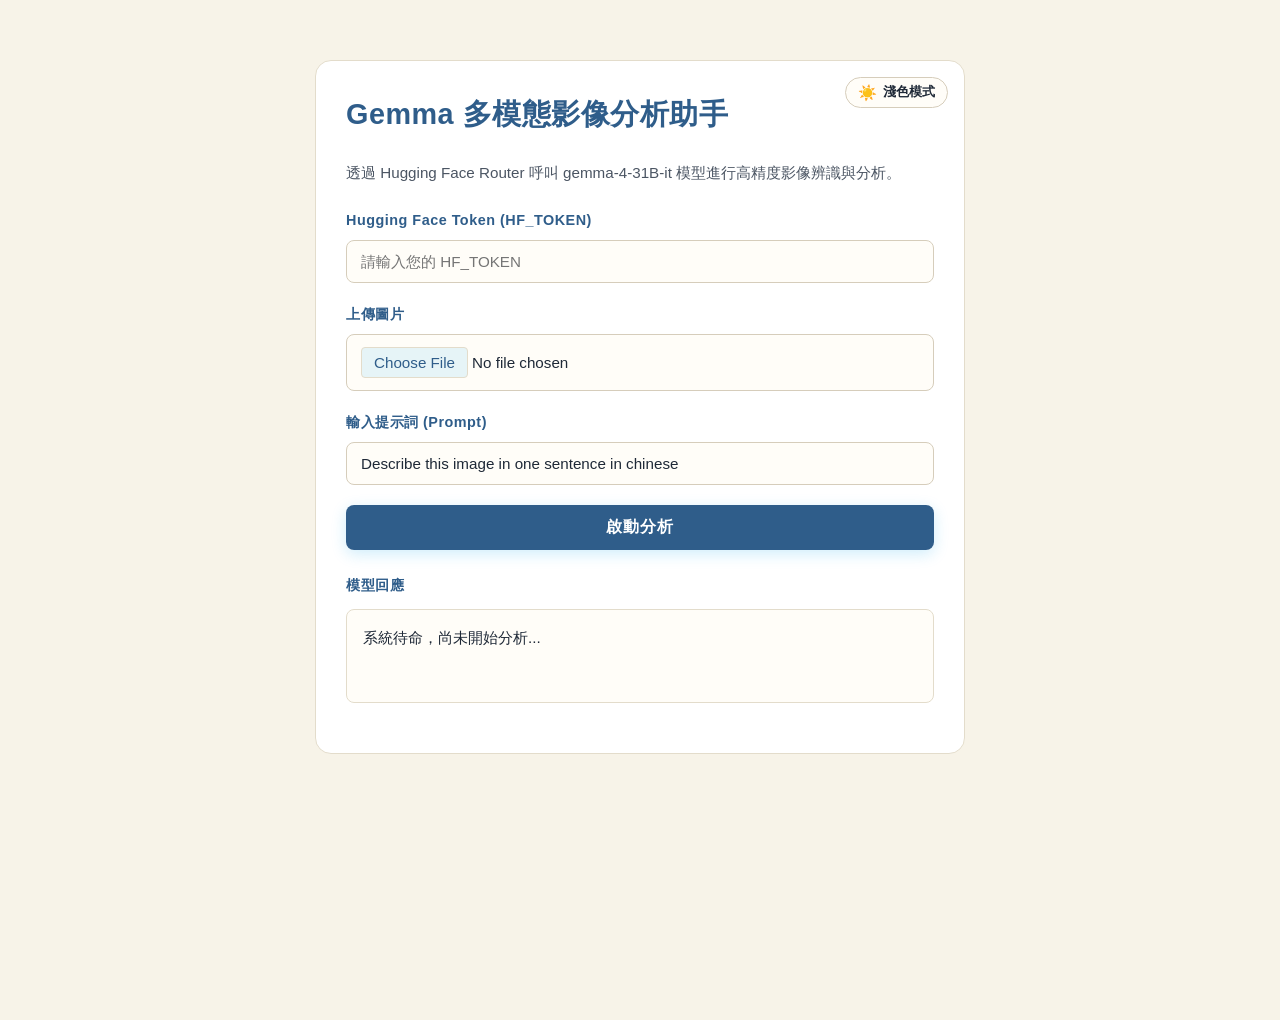
==== index.html @ 054dd345 "Initial commit for ava project" ====
<!DOCTYPE html>
<html lang="zh-Hant">
<head>
    <meta charset="UTF-8">
    <meta name="viewport" content="width=device-width, initial-scale=1.0">
    <title>Gemma 多模態影像分析助手</title>
    <style>
        :root {
            --bg-color: #f7f3e8;
            --bg-glow-1: rgba(0, 0, 0, 0);
            --bg-glow-2: rgba(0, 0, 0, 0);
            --card-bg: #ffffff;
            --border-glow: #e3dccb;
            --neon-cyan: #2f5d8a;
            --neon-purple: #2f5d8a;
            --text-main: #1f2937;
            --text-muted: #4b5563;
            --field-bg: #fffdf8;
            --field-border: #d6cdbb;
            --result-bg: #fffdf8;
            --result-border: #e3dccb;
            --result-shadow: none;
            --result-text: #1f2937;
            --on-accent: #ffffff;
            --card-shadow: 0 4px 12px rgba(31, 41, 55, 0.08);
            --card-inset: none;
            color-scheme: light;
        }

        /* An explicit dark choice wins over the system setting. */
        :root[data-theme="dark"] {
            --bg-color: #021f2e;
            --bg-glow-1: rgba(6, 182, 212, 0.18);
            --bg-glow-2: rgba(14, 165, 233, 0.12);
            --card-bg: rgba(3, 37, 53, 0.78);
            --border-glow: rgba(34, 211, 238, 0.3);
            --neon-cyan: #22d3ee;
            --neon-purple: #0ea5e9;
            --text-main: #e0f7ff;
            --text-muted: #7fb8c9;
            --field-bg: rgba(2, 31, 46, 0.7);
            --field-border: rgba(125, 211, 252, 0.2);
            --result-bg: rgba(2, 31, 46, 0.85);
            --result-border: rgba(125, 211, 252, 0.12);
            --result-shadow: inset 0 2px 4px rgba(0, 0, 0, 0.35);
            --result-text: #cffafe;
            --on-accent: #021f2e;
            --card-shadow: 0 0 30px rgba(34, 211, 238, 0.12);
            --card-inset: inset 0 0 15px rgba(14, 165, 233, 0.08);
            color-scheme: dark;
        }

        body {
            font-family: -apple-system, BlinkMacSystemFont, "Segoe UI", Roboto, sans-serif;
            max-width: 650px;
            margin: 40px auto;
            padding: 20px;
            background-color: var(--bg-color);
            background-image: none;
            color: var(--text-main);
            min-height: 100vh;
            line-height: 1.6;
            transition: background-color 0.3s ease, color 0.3s ease;
        }

        .card {
            background: var(--card-bg);
            backdrop-filter: blur(16px);
            -webkit-backdrop-filter: blur(16px);
            padding: 30px;
            border-radius: 16px;
            border: 1px solid var(--border-glow);
            box-shadow: var(--card-shadow), var(--card-inset);
            position: relative;
            overflow: hidden;
            transition: background-color 0.3s ease, border-color 0.3s ease, box-shadow 0.3s ease;
        }

        .card::before {
            content: '';
            position: absolute;
            top: 0;
            left: -100%;
            width: 100%;
            height: 2px;
            background: linear-gradient(90deg, transparent, var(--neon-cyan), transparent);
            animation: scanline 4s linear infinite;
        }

        @keyframes scanline {
            0% { left: -100%; }
            100% { left: 100%; }
        }

        h2 {
            margin-top: 0;
            padding-right: 6.5rem;
            font-size: 1.8rem;
            background: linear-gradient(135deg, var(--neon-cyan), var(--neon-purple));
            -webkit-background-clip: text;
            background-clip: text;
            -webkit-text-fill-color: transparent;
            letter-spacing: 0.5px;
        }

        /* The theme switch: light, dark, or the system's own. */
        .theme-toggle {
            position: absolute;
            top: 16px;
            right: 16px;
            z-index: 1;
            width: auto;
            display: inline-flex;
            align-items: center;
            gap: 6px;
            padding: 6px 12px;
            border-radius: 999px;
            border: 1px solid var(--field-border);
            background: var(--field-bg);
            color: var(--text-main);
            font-size: 0.8rem;
            font-weight: 600;
            letter-spacing: 0;
            cursor: pointer;
            box-shadow: none;
            transition: all 0.2s ease;
        }

        .theme-toggle:hover {
            opacity: 1;
            transform: none;
            border-color: var(--neon-cyan);
            box-shadow: 0 0 10px rgba(14, 165, 233, 0.2);
        }

        .theme-toggle .glyph {
            font-size: 0.95rem;
            line-height: 1;
        }

        p {
            color: var(--text-muted);
            font-size: 0.95rem;
            margin-bottom: 24px;
        }

        .form-group {
            margin-bottom: 20px;
        }

        label {
            display: block;
            font-weight: 600;
            margin-bottom: 8px;
            font-size: 0.9rem;
            color: var(--neon-cyan);
            letter-spacing: 0.5px;
        }

        input[type="password"],
        input[type="text"],
        input[type="file"],
        textarea {
            width: 100%;
            padding: 12px 14px;
            background: var(--field-bg);
            border: 1px solid var(--field-border);
            border-radius: 8px;
            box-sizing: border-box;
            color: var(--text-main);
            font-size: 0.95rem;
            transition: all 0.3s ease;
        }

        input:focus {
            outline: none;
            border-color: var(--neon-cyan);
            box-shadow: 0 0 10px rgba(14, 165, 233, 0.25);
        }

        input[type="file"]::file-selector-button {
            background: rgba(14, 165, 233, 0.1);
            color: var(--neon-cyan);
            border: 1px solid var(--border-glow);
            padding: 6px 12px;
            border-radius: 4px;
            cursor: pointer;
            transition: all 0.2s;
        }

        input[type="file"]::file-selector-button:hover {
            background: var(--neon-cyan);
            color: #ffffff;
        }

        button {
            background: linear-gradient(135deg, var(--neon-cyan), var(--neon-purple));
            color: #ffffff;
            border: none;
            padding: 12px 20px;
            font-weight: 700;
            border-radius: 8px;
            cursor: pointer;
            width: 100%;
            font-size: 1rem;
            letter-spacing: 1px;
            transition: all 0.3s ease;
            box-shadow: 0 4px 15px rgba(14, 165, 233, 0.2);
        }

        button:hover {
            opacity: 0.92;
            transform: translateY(-1px);
            box-shadow: 0 6px 20px rgba(124, 58, 237, 0.35);
        }

        button:disabled {
            background: #cbd5e1;
            color: #94a3b8;
            cursor: not-allowed;
            box-shadow: none;
            transform: none;
        }

        #preview-container {
            margin-top: 12px;
            text-align: center;
        }

        #imagePreview {
            max-width: 100%;
            max-height: 250px;
            border-radius: 8px;
            display: none;
            border: 1px solid var(--border-glow);
            box-shadow: 0 4px 12px rgba(0,0,0,0.08);
        }

        #result {
            margin-top: 12px;
            padding: 16px;
            background: var(--result-bg);
            border: 1px solid var(--result-border);
            border-radius: 8px;
            white-space: pre-wrap;
            min-height: 60px;
            font-size: 0.95rem;
            color: var(--result-text);
            box-shadow: var(--result-shadow);
        }
    </style>
</head>
<body>
    <div class="card">
        <button type="button" class="theme-toggle" id="themeToggle" onclick="toggleTheme()" title="切換深淺色外觀">
            <span class="glyph">☀️</span>
            <span id="themeText">淺色模式</span>
        </button>
        <h2>Gemma 多模態影像分析助手</h2>
        <p>透過 Hugging Face Router 呼叫 gemma-4-31B-it 模型進行高精度影像辨識與分析。</p>
        
        <div class="form-group">
            <label for="apiKey">Hugging Face Token (HF_TOKEN)</label>
            <input type="password" id="apiKey" placeholder="請輸入您的 HF_TOKEN">
        </div>
        
        <div class="form-group">
            <label for="imageInput">上傳圖片</label>
            <input type="file" id="imageInput" accept="image/*" onchange="previewSelectedImage(event)">
            <div id="preview-container">
                <img id="imagePreview" alt="圖片預覽">
            </div>
        </div>
        
        <div class="form-group">
            <label for="promptInput">輸入提示詞 (Prompt)</label>
            <input type="text" id="promptInput" value="Describe this image in one sentence in chinese">
        </div>
        
        <button id="submitBtn" onclick="analyzeImage()">啟動分析</button>
        
        <div class="form-group" style="margin-top: 24px;">
            <label>模型回應</label>
            <div id="result">系統待命，尚未開始分析...</div>
        </div>
    </div>

    <script>
        // 主題切換 (預設為淺色底色)
        function applyTheme(theme) {
            document.documentElement.setAttribute('data-theme', theme);
            const glyph = document.querySelector('.theme-toggle .glyph');
            const text = document.getElementById('themeText');
            if (glyph && text) {
                if (theme === 'dark') {
                    glyph.textContent = '🌙';
                    text.textContent = '深色模式';
                } else {
                    glyph.textContent = '☀️';
                    text.textContent = '淺色模式';
                }
            }
        }

        function toggleTheme() {
            const currentTheme = document.documentElement.getAttribute('data-theme') || 'light';
            const nextTheme = currentTheme === 'dark' ? 'light' : 'dark';
            localStorage.setItem('space_theme', nextTheme);
            applyTheme(nextTheme);
        }

        // 初始化預設為淺色模式
        const initialTheme = localStorage.getItem('space_theme') || 'light';
        applyTheme(initialTheme);

        // 選擇圖片時即時顯示預覽
        function previewSelectedImage(event) {
            const file = event.target.files[0];
            const preview = document.getElementById('imagePreview');
            if (file) {
                const reader = new FileReader();
                reader.onload = function(e) {
                    preview.src = e.target.result;
                    preview.style.display = 'inline-block';
                }
                reader.readAsDataURL(file);
            } else {
                preview.src = '';
                preview.style.display = 'none';
            }
        }

        // 壓縮並轉成 Base64 的前端實作
        function compressImage(file, maxSize = 1024, quality = 0.85) {
            return new Promise((resolve, reject) => {
                const reader = new FileReader();
                reader.onload = function(e) {
                    const img = new Image();
                    img.onload = function() {
                        let width = img.width;
                        let height = img.height;
                        if (width > height) {
                            if (width > maxSize) {
                                height *= maxSize / width;
                                width = maxSize;
                            }
                        } else {
                            if (height > maxSize) {
                                width *= maxSize / height;
                                height = maxSize;
                            }
                        }
                        const canvas = document.createElement('canvas');
                        canvas.width = width;
                        canvas.height = height;
                        const ctx = canvas.getContext('2d');
                        ctx.drawImage(img, 0, 0, width, height);
                        const dataUrl = canvas.toDataURL('image/jpeg', quality);
                        resolve(dataUrl);
                    };
                    img.src = e.target.result;
                };
                reader.onerror = reject;
                reader.readAsDataURL(file);
            });
        }

        async function analyzeImage() {
            const apiKey = document.getElementById('apiKey').value.trim();
            const imageFile = document.getElementById('imageInput').files[0];
            let prompt = document.getElementById('promptInput').value.trim();
            const resultDiv = document.getElementById('result');
            const submitBtn = document.getElementById('submitBtn');

            if (!apiKey) {
                alert('請先輸入 Hugging Face Token！');
                return;
            }
            if (!imageFile) {
                alert('請先上傳一張圖片！');
                return;
            }
            if (!prompt) {
                prompt = "Describe this image in one sentence.";
            }

            submitBtn.disabled = true;
            resultDiv.innerText = '處理中，神經網路運算中...';

            try {
                const base64Image = await compressImage(imageFile);
                const response = await fetch("https://router.huggingface.co/v1/chat/completions", {
                    method: "POST",
                    headers: {
                        "Authorization": `Bearer ${apiKey}`,
                        "Content-Type": "application/json"
                    },
                    body: JSON.stringify({
                        model: "google/gemma-4-31B-it:novita",
                        messages: [{
                            role: "user",
                            content: [
                                { type: "text", text: prompt },
                                { type: "image_url", image_url: { url: base64Image } }
                            ]
                        }],
                        max_tokens: 300
                    })
                });

                const data = await response.json();
                if (response.ok && data.choices && data.choices.length > 0) {
                    resultDiv.innerText = data.choices[0].message.content;
                } else {
                    resultDiv.innerText = `發生錯誤：${data.error?.message || JSON.stringify(data)}`;
                }
            } catch (error) {
                resultDiv.innerText = `發生錯誤：${error.message}`;
            } finally {
                submitBtn.disabled = false;
            }
        }
    </script>
</body>
</html>
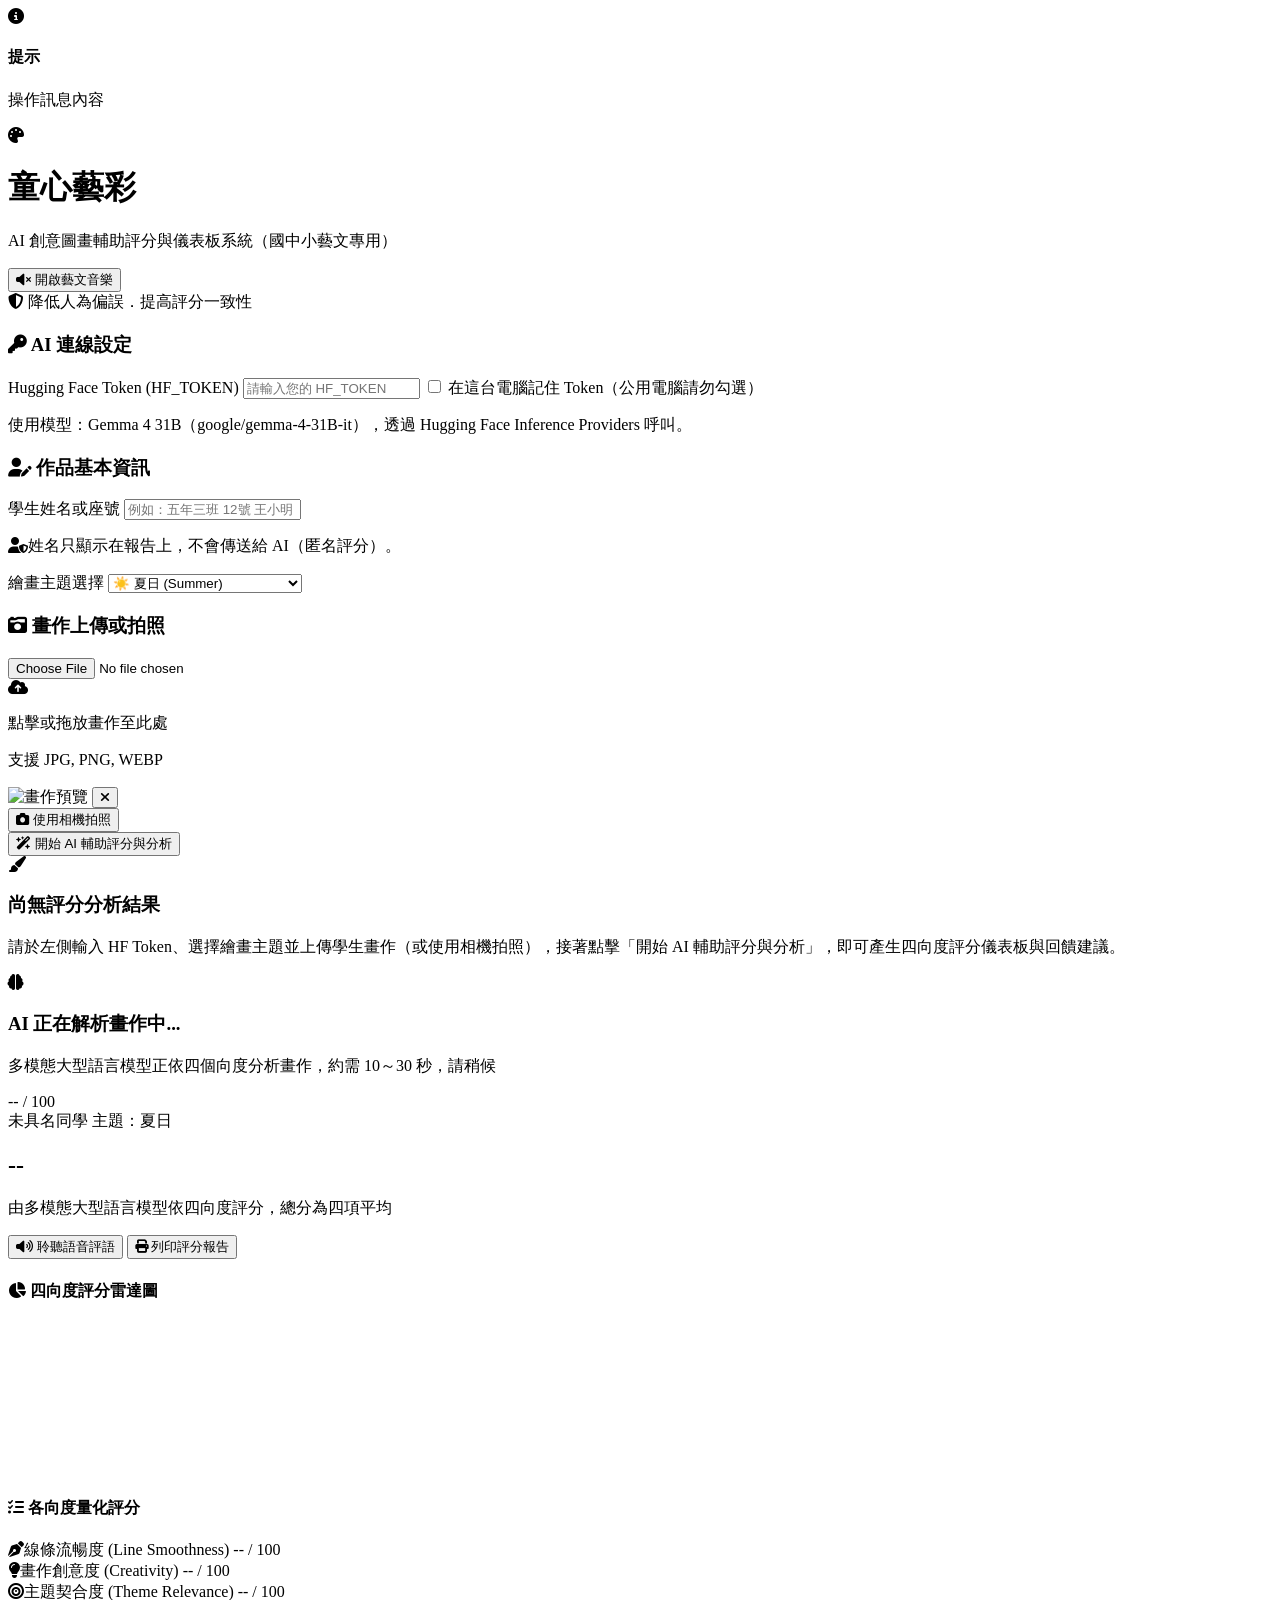
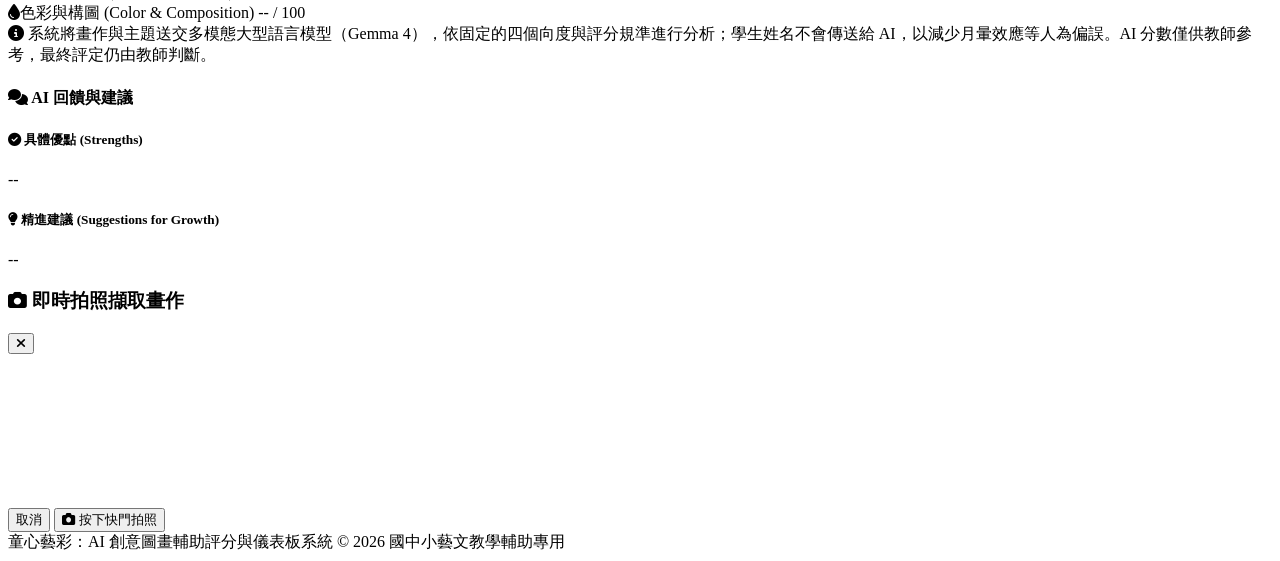
==== commit 0e7a5eb4: "Update index.html" ====
--- a/index.html
+++ b/index.html
@@ -1,425 +1,849 @@
 <!DOCTYPE html>
-<html lang="zh-Hant">
+<html lang="zh-TW" class="h-full">
 <head>
     <meta charset="UTF-8">
     <meta name="viewport" content="width=device-width, initial-scale=1.0">
-    <title>Gemma 多模態影像分析助手</title>
+    <title>童心藝彩：AI 創意圖畫輔助評分與儀表板系統</title>
+    <!-- Tailwind CSS -->
+    <script src="https://cdn.tailwindcss.com"></script>
+    <!-- Chart.js for Radar & Bar Charts -->
+    <script src="https://cdn.jsdelivr.net/npm/chart.js"></script>
+    <!-- Google Fonts: Noto Sans TC -->
+    <link href="https://fonts.googleapis.com/css2?family=Noto+Sans+TC:wght@300;400;500;700;900&display=swap" rel="stylesheet">
+    <!-- FontAwesome Icons -->
+    <link rel="stylesheet" href="https://cdnjs.cloudflare.com/ajax/libs/font-awesome/6.4.0/css/all.min.css">
+    <script>
+        tailwind.config = {
+            theme: {
+                extend: {
+                    fontFamily: {
+                        sans: ['"Noto Sans TC"', 'sans-serif'],
+                    },
+                    colors: {
+                        art: {
+                            50: '#fdf8f6',
+                            100: '#fbe8e3',
+                            500: '#ff6b4a',
+                            600: '#e8522d',
+                            700: '#c53d1c',
+                        }
+                    }
+                }
+            }
+        }
+    </script>
     <style>
-        :root {
-            --bg-color: #f7f3e8;
-            --bg-glow-1: rgba(0, 0, 0, 0);
-            --bg-glow-2: rgba(0, 0, 0, 0);
-            --card-bg: #ffffff;
-            --border-glow: #e3dccb;
-            --neon-cyan: #2f5d8a;
-            --neon-purple: #2f5d8a;
-            --text-main: #1f2937;
-            --text-muted: #4b5563;
-            --field-bg: #fffdf8;
-            --field-border: #d6cdbb;
-            --result-bg: #fffdf8;
-            --result-border: #e3dccb;
-            --result-shadow: none;
-            --result-text: #1f2937;
-            --on-accent: #ffffff;
-            --card-shadow: 0 4px 12px rgba(31, 41, 55, 0.08);
-            --card-inset: none;
-            color-scheme: light;
-        }
-
-        /* An explicit dark choice wins over the system setting. */
-        :root[data-theme="dark"] {
-            --bg-color: #021f2e;
-            --bg-glow-1: rgba(6, 182, 212, 0.18);
-            --bg-glow-2: rgba(14, 165, 233, 0.12);
-            --card-bg: rgba(3, 37, 53, 0.78);
-            --border-glow: rgba(34, 211, 238, 0.3);
-            --neon-cyan: #22d3ee;
-            --neon-purple: #0ea5e9;
-            --text-main: #e0f7ff;
-            --text-muted: #7fb8c9;
-            --field-bg: rgba(2, 31, 46, 0.7);
-            --field-border: rgba(125, 211, 252, 0.2);
-            --result-bg: rgba(2, 31, 46, 0.85);
-            --result-border: rgba(125, 211, 252, 0.12);
-            --result-shadow: inset 0 2px 4px rgba(0, 0, 0, 0.35);
-            --result-text: #cffafe;
-            --on-accent: #021f2e;
-            --card-shadow: 0 0 30px rgba(34, 211, 238, 0.12);
-            --card-inset: inset 0 0 15px rgba(14, 165, 233, 0.08);
-            color-scheme: dark;
-        }
-
-        body {
-            font-family: -apple-system, BlinkMacSystemFont, "Segoe UI", Roboto, sans-serif;
-            max-width: 650px;
-            margin: 40px auto;
-            padding: 20px;
-            background-color: var(--bg-color);
-            background-image: none;
-            color: var(--text-main);
-            min-height: 100vh;
-            line-height: 1.6;
-            transition: background-color 0.3s ease, color 0.3s ease;
-        }
-
-        .card {
-            background: var(--card-bg);
-            backdrop-filter: blur(16px);
-            -webkit-backdrop-filter: blur(16px);
-            padding: 30px;
-            border-radius: 16px;
-            border: 1px solid var(--border-glow);
-            box-shadow: var(--card-shadow), var(--card-inset);
-            position: relative;
-            overflow: hidden;
-            transition: background-color 0.3s ease, border-color 0.3s ease, box-shadow 0.3s ease;
-        }
-
-        .card::before {
-            content: '';
-            position: absolute;
-            top: 0;
-            left: -100%;
-            width: 100%;
-            height: 2px;
-            background: linear-gradient(90deg, transparent, var(--neon-cyan), transparent);
-            animation: scanline 4s linear infinite;
-        }
-
-        @keyframes scanline {
-            0% { left: -100%; }
-            100% { left: 100%; }
-        }
-
-        h2 {
-            margin-top: 0;
-            padding-right: 6.5rem;
-            font-size: 1.8rem;
-            background: linear-gradient(135deg, var(--neon-cyan), var(--neon-purple));
-            -webkit-background-clip: text;
-            background-clip: text;
-            -webkit-text-fill-color: transparent;
-            letter-spacing: 0.5px;
-        }
-
-        /* The theme switch: light, dark, or the system's own. */
-        .theme-toggle {
-            position: absolute;
-            top: 16px;
-            right: 16px;
-            z-index: 1;
-            width: auto;
-            display: inline-flex;
-            align-items: center;
-            gap: 6px;
-            padding: 6px 12px;
-            border-radius: 999px;
-            border: 1px solid var(--field-border);
-            background: var(--field-bg);
-            color: var(--text-main);
-            font-size: 0.8rem;
-            font-weight: 600;
-            letter-spacing: 0;
-            cursor: pointer;
-            box-shadow: none;
-            transition: all 0.2s ease;
-        }
-
-        .theme-toggle:hover {
-            opacity: 1;
-            transform: none;
-            border-color: var(--neon-cyan);
-            box-shadow: 0 0 10px rgba(14, 165, 233, 0.2);
-        }
-
-        .theme-toggle .glyph {
-            font-size: 0.95rem;
-            line-height: 1;
-        }
-
-        p {
-            color: var(--text-muted);
-            font-size: 0.95rem;
-            margin-bottom: 24px;
-        }
-
-        .form-group {
-            margin-bottom: 20px;
-        }
-
-        label {
-            display: block;
-            font-weight: 600;
-            margin-bottom: 8px;
-            font-size: 0.9rem;
-            color: var(--neon-cyan);
-            letter-spacing: 0.5px;
-        }
-
-        input[type="password"],
-        input[type="text"],
-        input[type="file"],
-        textarea {
-            width: 100%;
-            padding: 12px 14px;
-            background: var(--field-bg);
-            border: 1px solid var(--field-border);
-            border-radius: 8px;
-            box-sizing: border-box;
-            color: var(--text-main);
-            font-size: 0.95rem;
-            transition: all 0.3s ease;
-        }
-
-        input:focus {
-            outline: none;
-            border-color: var(--neon-cyan);
-            box-shadow: 0 0 10px rgba(14, 165, 233, 0.25);
-        }
-
-        input[type="file"]::file-selector-button {
-            background: rgba(14, 165, 233, 0.1);
-            color: var(--neon-cyan);
-            border: 1px solid var(--border-glow);
-            padding: 6px 12px;
-            border-radius: 4px;
-            cursor: pointer;
-            transition: all 0.2s;
-        }
-
-        input[type="file"]::file-selector-button:hover {
-            background: var(--neon-cyan);
-            color: #ffffff;
-        }
-
-        button {
-            background: linear-gradient(135deg, var(--neon-cyan), var(--neon-purple));
-            color: #ffffff;
-            border: none;
-            padding: 12px 20px;
-            font-weight: 700;
-            border-radius: 8px;
-            cursor: pointer;
-            width: 100%;
-            font-size: 1rem;
-            letter-spacing: 1px;
-            transition: all 0.3s ease;
-            box-shadow: 0 4px 15px rgba(14, 165, 233, 0.2);
-        }
-
-        button:hover {
-            opacity: 0.92;
-            transform: translateY(-1px);
-            box-shadow: 0 6px 20px rgba(124, 58, 237, 0.35);
-        }
-
-        button:disabled {
-            background: #cbd5e1;
-            color: #94a3b8;
-            cursor: not-allowed;
-            box-shadow: none;
-            transform: none;
-        }
-
-        #preview-container {
-            margin-top: 12px;
-            text-align: center;
-        }
-
-        #imagePreview {
-            max-width: 100%;
-            max-height: 250px;
-            border-radius: 8px;
-            display: none;
-            border: 1px solid var(--border-glow);
-            box-shadow: 0 4px 12px rgba(0,0,0,0.08);
-        }
-
-        #result {
-            margin-top: 12px;
-            padding: 16px;
-            background: var(--result-bg);
-            border: 1px solid var(--result-border);
-            border-radius: 8px;
-            white-space: pre-wrap;
-            min-height: 60px;
-            font-size: 0.95rem;
-            color: var(--result-text);
-            box-shadow: var(--result-shadow);
+        @media print {
+            body * {
+                visibility: hidden;
+            }
+            #printable-dashboard, #printable-dashboard * {
+                visibility: visible;
+            }
+            #printable-dashboard {
+                position: absolute;
+                left: 0;
+                top: 0;
+                width: 100%;
+            }
+            .no-print {
+                display: none !important;
+            }
+        }
+        .pulse-slow {
+            animation: pulse 3s cubic-bezier(0.4, 0, 0.6, 1) infinite;
         }
     </style>
 </head>
-<body>
-    <div class="card">
-        <button type="button" class="theme-toggle" id="themeToggle" onclick="toggleTheme()" title="切換深淺色外觀">
-            <span class="glyph">☀️</span>
-            <span id="themeText">淺色模式</span>
-        </button>
-        <h2>Gemma 多模態影像分析助手</h2>
-        <p>透過 Hugging Face Router 呼叫 gemma-4-31B-it 模型進行高精度影像辨識與分析。</p>
-        
-        <div class="form-group">
-            <label for="apiKey">Hugging Face Token (HF_TOKEN)</label>
-            <input type="password" id="apiKey" placeholder="請輸入您的 HF_TOKEN">
-        </div>
-        
-        <div class="form-group">
-            <label for="imageInput">上傳圖片</label>
-            <input type="file" id="imageInput" accept="image/*" onchange="previewSelectedImage(event)">
-            <div id="preview-container">
-                <img id="imagePreview" alt="圖片預覽">
-            </div>
-        </div>
-        
-        <div class="form-group">
-            <label for="promptInput">輸入提示詞 (Prompt)</label>
-            <input type="text" id="promptInput" value="Describe this image in one sentence in chinese">
-        </div>
-        
-        <button id="submitBtn" onclick="analyzeImage()">啟動分析</button>
-        
-        <div class="form-group" style="margin-top: 24px;">
-            <label>模型回應</label>
-            <div id="result">系統待命，尚未開始分析...</div>
+<body class="bg-gradient-to-br from-orange-50 via-amber-50 to-rose-50 min-h-full font-sans text-slate-700 flex flex-col selection:bg-amber-200 selection:text-amber-800">
+
+    <!-- Toast Notification / Custom Alert Modal -->
+    <div id="toast" class="fixed top-5 right-5 z-50 transform translate-x-[120%] transition-transform duration-300 bg-white border-l-4 border-amber-500 shadow-xl rounded-xl p-4 flex items-center space-x-3 max-w-sm">
+        <div id="toast-icon" class="text-amber-500 text-xl"><i class="fa-solid fa-circle-info"></i></div>
+        <div>
+            <h4 id="toast-title" class="font-bold text-slate-800 text-sm">提示</h4>
+            <p id="toast-msg" class="text-xs text-slate-600">操作訊息內容</p>
         </div>
     </div>
 
+    <!-- Header -->
+    <header class="bg-white/80 backdrop-blur-md border-b border-orange-100 sticky top-0 z-40 px-6 py-4 shadow-sm">
+        <div class="max-w-7xl mx-auto flex flex-col sm:flex-row justify-between items-center gap-4">
+            <div class="flex items-center space-x-3">
+                <div class="bg-gradient-to-tr from-orange-500 to-amber-500 text-white w-12 h-12 rounded-2xl flex items-center justify-center shadow-lg shadow-orange-500/30 text-xl font-black">
+                    <i class="fa-solid fa-palette"></i>
+                </div>
+                <div>
+                    <h1 class="text-2xl font-black bg-gradient-to-r from-orange-600 to-amber-600 bg-clip-text text-transparent">童心藝彩</h1>
+                    <p class="text-xs text-slate-500 font-medium">AI 創意圖畫輔助評分與儀表板系統（國中小藝文專用）</p>
+                </div>
+            </div>
+            
+            <div class="flex items-center space-x-3">
+                <!-- BGM Toggle Button -->
+                <button id="bgm-toggle" onclick="toggleBGM()" class="bg-amber-100 hover:bg-amber-200 text-amber-800 px-4 py-2 rounded-xl text-sm font-bold transition flex items-center space-x-2 shadow-sm">
+                    <i id="bgm-icon" class="fa-solid fa-volume-xmark"></i>
+                    <span id="bgm-text">開啟藝文音樂</span>
+                </button>
+                <div class="bg-orange-50 text-orange-700 border border-orange-200 px-3 py-1.5 rounded-xl text-xs font-bold flex items-center space-x-1.5">
+                    <i class="fa-solid fa-shield-halved"></i>
+                    <span>降低人為偏誤．提高評分一致性</span>
+                </div>
+            </div>
+        </div>
+    </header>
+
+    <!-- Main Content Area -->
+    <main class="max-w-7xl mx-auto px-4 sm:px-6 py-8 flex-grow w-full grid grid-cols-1 lg:grid-cols-12 gap-8">
+        
+        <!-- Left Panel: Input & Controls (col-span-4) -->
+        <div class="lg:col-span-4 space-y-6">
+
+            <!-- AI Connection Card -->
+            <div class="bg-white/90 backdrop-blur-sm rounded-3xl p-6 shadow-xl shadow-orange-500/5 border border-orange-100">
+                <h3 class="text-base font-bold text-slate-800 mb-4 flex items-center space-x-2">
+                    <i class="fa-solid fa-key text-orange-500"></i>
+                    <span>AI 連線設定</span>
+                </h3>
+                <div class="space-y-2">
+                    <label class="block text-xs font-bold text-slate-600 mb-1.5">Hugging Face Token (HF_TOKEN)</label>
+                    <input type="password" id="hf-token" placeholder="請輸入您的 HF_TOKEN" class="w-full px-4 py-2.5 rounded-xl border border-slate-200 text-sm focus:outline-none focus:ring-2 focus:ring-orange-500/50 bg-slate-50">
+                    <label class="flex items-center space-x-2 text-xs text-slate-500 cursor-pointer pt-1">
+                        <input type="checkbox" id="remember-token" class="accent-orange-500">
+                        <span>在這台電腦記住 Token（公用電腦請勿勾選）</span>
+                    </label>
+                    <p class="text-[11px] text-slate-400 leading-relaxed">使用模型：Gemma 4 31B（google/gemma-4-31B-it），透過 Hugging Face Inference Providers 呼叫。</p>
+                </div>
+            </div>
+            
+            <!-- Student / Artwork Meta Card -->
+            <div class="bg-white/90 backdrop-blur-sm rounded-3xl p-6 shadow-xl shadow-orange-500/5 border border-orange-100">
+                <h3 class="text-base font-bold text-slate-800 mb-4 flex items-center space-x-2">
+                    <i class="fa-solid fa-user-pen text-orange-500"></i>
+                    <span>作品基本資訊</span>
+                </h3>
+                <div class="space-y-4">
+                    <div>
+                        <label class="block text-xs font-bold text-slate-600 mb-1.5">學生姓名或座號</label>
+                        <input type="text" id="student-name" placeholder="例如：五年三班 12號 王小明" class="w-full px-4 py-2.5 rounded-xl border border-slate-200 text-sm focus:outline-none focus:ring-2 focus:ring-orange-500/50 bg-slate-50">
+                        <p class="text-[11px] text-slate-400 mt-1"><i class="fa-solid fa-user-shield mr-1"></i>姓名只顯示在報告上，不會傳送給 AI（匿名評分）。</p>
+                    </div>
+                    <div>
+                        <label class="block text-xs font-bold text-slate-600 mb-1.5">繪畫主題選擇</label>
+                        <select id="art-topic" class="w-full px-4 py-2.5 rounded-xl border border-slate-200 text-sm focus:outline-none focus:ring-2 focus:ring-orange-500/50 bg-slate-50 font-medium">
+                            <option value="夏日">☀️ 夏日 (Summer)</option>
+                            <option value="海邊">🌊 海邊 (Beach)</option>
+                            <option value="森林">🌲 森林 (Forest)</option>
+                            <option value="人物">👤 人物 (Portrait / Character)</option>
+                            <option value="冬季">⛄ 冬季 (Winter)</option>
+                            <option value="秋季">🍁 秋季 (Autumn)</option>
+                        </select>
+                    </div>
+                </div>
+            </div>
+
+            <!-- Image Upload & Camera Capture Card -->
+            <div class="bg-white/90 backdrop-blur-sm rounded-3xl p-6 shadow-xl shadow-orange-500/5 border border-orange-100">
+                <h3 class="text-base font-bold text-slate-800 mb-4 flex items-center space-x-2">
+                    <i class="fa-solid fa-camera-retro text-orange-500"></i>
+                    <span>畫作上傳或拍照</span>
+                </h3>
+                
+                <!-- Upload Dropzone -->
+                <div id="dropzone" class="border-2 border-dashed border-orange-200 hover:border-orange-400 bg-orange-50/50 rounded-2xl p-6 text-center cursor-pointer transition relative group overflow-hidden">
+                    <input type="file" id="file-input" accept="image/*" class="absolute inset-0 opacity-0 cursor-pointer z-10" onchange="handleFileSelect(event)">
+                    <div id="upload-prompt" class="space-y-3">
+                        <div class="w-14 h-14 bg-white rounded-2xl mx-auto flex items-center justify-center text-orange-500 shadow-md group-hover:scale-110 transition">
+                            <i class="fa-solid fa-cloud-arrow-up text-2xl"></i>
+                        </div>
+                        <div>
+                            <p class="text-sm font-bold text-slate-700">點擊或拖放畫作至此處</p>
+                            <p class="text-xs text-slate-400 mt-0.5">支援 JPG, PNG, WEBP</p>
+                        </div>
+                    </div>
+                    <!-- Preview Image -->
+                    <div id="preview-container" class="hidden relative">
+                        <img id="image-preview" src="#" alt="畫作預覽" class="max-h-56 mx-auto rounded-xl object-contain shadow-md">
+                        <button type="button" onclick="clearImage(event)" class="absolute top-2 right-2 z-20 bg-red-500 hover:bg-red-600 text-white w-8 h-8 rounded-full flex items-center justify-center text-xs shadow-lg transition">
+                            <i class="fa-solid fa-xmark"></i>
+                        </button>
+                    </div>
+                </div>
+
+                <!-- Camera Action Button -->
+                <div class="mt-4 flex gap-2">
+                    <button type="button" onclick="openCameraModal()" class="flex-1 bg-amber-500 hover:bg-amber-600 text-white py-3 px-4 rounded-xl text-sm font-bold transition flex items-center justify-center space-x-2 shadow-md shadow-amber-500/20">
+                        <i class="fa-solid fa-camera"></i>
+                        <span>使用相機拍照</span>
+                    </button>
+                </div>
+            </div>
+
+            <!-- Analysis Trigger Button -->
+            <button onclick="startAIEvaluation()" id="analyze-btn" class="w-full bg-gradient-to-r from-orange-600 to-amber-600 hover:from-orange-700 hover:to-amber-700 disabled:from-slate-400 disabled:to-slate-400 disabled:cursor-not-allowed text-white font-bold py-4 px-6 rounded-2xl shadow-xl shadow-orange-500/30 transition transform hover:-translate-y-0.5 flex items-center justify-center space-x-3 text-base">
+                <i class="fa-solid fa-wand-magic-sparkles text-xl"></i>
+                <span id="analyze-btn-text">開始 AI 輔助評分與分析</span>
+            </button>
+
+        </div>
+
+        <!-- Right Panel: Dashboard (col-span-8) -->
+        <div class="lg:col-span-8 space-y-6">
+            
+            <!-- Empty / Initial State -->
+            <div id="empty-state" class="bg-white/90 backdrop-blur-sm rounded-3xl p-12 text-center shadow-xl shadow-orange-500/5 border border-orange-100 flex flex-col items-center justify-center min-h-[500px]">
+                <div class="w-24 h-24 bg-orange-100 text-orange-500 rounded-full flex items-center justify-center text-4xl mb-6 shadow-inner animate-bounce">
+                    <i class="fa-solid fa-paintbrush"></i>
+                </div>
+                <h3 class="text-xl font-bold text-slate-800 mb-2">尚無評分分析結果</h3>
+                <p class="text-sm text-slate-500 max-w-md mx-auto leading-relaxed">
+                    請於左側輸入 HF Token、選擇繪畫主題並上傳學生畫作（或使用相機拍照），接著點擊「開始 AI 輔助評分與分析」，即可產生四向度評分儀表板與回饋建議。
+                </p>
+            </div>
+
+            <!-- Loading State -->
+            <div id="loading-state" class="hidden bg-white/90 backdrop-blur-sm rounded-3xl p-12 text-center shadow-xl shadow-orange-500/5 border border-orange-100 flex flex-col items-center justify-center min-h-[500px]">
+                <div class="relative w-24 h-24 mb-6">
+                    <div class="absolute inset-0 rounded-full border-4 border-orange-200"></div>
+                    <div class="absolute inset-0 rounded-full border-4 border-orange-600 border-t-transparent animate-spin"></div>
+                    <div class="absolute inset-0 flex items-center justify-center text-orange-600 text-2xl">
+                        <i class="fa-solid fa-brain animate-pulse"></i>
+                    </div>
+                </div>
+                <h3 class="text-xl font-bold text-slate-800 mb-2" id="loading-status-text">AI 正在解析畫作中...</h3>
+                <p class="text-xs text-slate-400">多模態大型語言模型正依四個向度分析畫作，約需 10～30 秒，請稍候</p>
+            </div>
+
+            <!-- Dashboard Results Container -->
+            <div id="dashboard-container" class="hidden space-y-6">
+                
+                <!-- Printable Wrapper -->
+                <div id="printable-dashboard" class="space-y-6">
+                    
+                    <!-- Top Summary Header Card -->
+                    <div class="bg-white/90 backdrop-blur-sm rounded-3xl p-6 shadow-xl shadow-orange-500/5 border border-orange-100 flex flex-col sm:flex-row items-center justify-between gap-6">
+                        <div class="flex items-center space-x-4">
+                            <div class="relative w-20 h-20 flex items-center justify-center bg-gradient-to-tr from-orange-500 to-amber-500 text-white rounded-2xl shadow-lg">
+                                <span id="score-number" class="text-3xl font-black">--</span>
+                                <span class="absolute bottom-1 text-[10px] font-bold opacity-85">/ 100</span>
+                            </div>
+                            <div>
+                                <div class="flex items-center space-x-2 mb-1">
+                                    <span id="result-student" class="text-xs bg-orange-100 text-orange-700 px-2.5 py-1 rounded-lg font-bold">未具名同學</span>
+                                    <span id="result-topic" class="text-xs bg-amber-100 text-amber-800 px-2.5 py-1 rounded-lg font-bold">主題：夏日</span>
+                                </div>
+                                <h2 class="text-2xl font-black text-slate-800" id="badge-title">--</h2>
+                                <p class="text-xs text-slate-400 mt-0.5">由多模態大型語言模型依四向度評分，總分為四項平均</p>
+                            </div>
+                        </div>
+                        
+                        <div class="flex items-center space-x-3 no-print">
+                            <button onclick="speakFeedback()" class="bg-indigo-50 hover:bg-indigo-100 text-indigo-700 px-4 py-2.5 rounded-xl text-xs font-bold transition flex items-center space-x-2 border border-indigo-200">
+                                <i class="fa-solid fa-volume-high text-sm"></i>
+                                <span>聆聽語音評語</span>
+                            </button>
+                            <button onclick="window.print()" class="bg-slate-100 hover:bg-slate-200 text-slate-700 px-4 py-2.5 rounded-xl text-xs font-bold transition flex items-center space-x-2 border border-slate-200">
+                                <i class="fa-solid fa-print text-sm"></i>
+                                <span>列印評分報告</span>
+                            </button>
+                        </div>
+                    </div>
+
+                    <!-- Grid: Chart & Metrics -->
+                    <div class="grid grid-cols-1 md:grid-cols-12 gap-6">
+                        
+                        <!-- Radar Chart Box (col-5) -->
+                        <div class="md:col-span-5 bg-white/90 backdrop-blur-sm rounded-3xl p-6 shadow-xl shadow-orange-500/5 border border-orange-100 flex flex-col justify-between">
+                            <h4 class="text-sm font-bold text-slate-800 mb-4 flex items-center space-x-2">
+                                <i class="fa-solid fa-chart-pie text-orange-500"></i>
+                                <span>四向度評分雷達圖</span>
+                            </h4>
+                            <div class="relative w-full aspect-square flex items-center justify-center">
+                                <canvas id="radarChart"></canvas>
+                            </div>
+                        </div>
+
+                        <!-- 4 Dimension Detail Bars (col-7) -->
+                        <div class="md:col-span-7 bg-white/90 backdrop-blur-sm rounded-3xl p-6 shadow-xl shadow-orange-500/5 border border-orange-100 flex flex-col justify-between space-y-4">
+                            <h4 class="text-sm font-bold text-slate-800 flex items-center space-x-2">
+                                <i class="fa-solid fa-list-check text-orange-500"></i>
+                                <span>各向度量化評分</span>
+                            </h4>
+                            
+                            <div class="space-y-3.5">
+                                <!-- Dim 1 -->
+                                <div>
+                                    <div class="flex justify-between text-xs font-bold mb-1">
+                                        <span class="text-slate-700"><i class="fa-solid fa-pen-nib text-orange-500 mr-1.5"></i>線條流暢度 (Line Smoothness)</span>
+                                        <span id="score-line" class="text-orange-600 font-black">-- / 100</span>
+                                    </div>
+                                    <div class="w-full bg-slate-100 h-2.5 rounded-full overflow-hidden">
+                                        <div id="bar-line" class="bg-gradient-to-r from-orange-500 to-amber-500 h-full rounded-full transition-all duration-1000" style="width: 0%"></div>
+                                    </div>
+                                </div>
+
+                                <!-- Dim 2 -->
+                                <div>
+                                    <div class="flex justify-between text-xs font-bold mb-1">
+                                        <span class="text-slate-700"><i class="fa-solid fa-lightbulb text-amber-500 mr-1.5"></i>畫作創意度 (Creativity)</span>
+                                        <span id="score-creativity" class="text-amber-600 font-black">-- / 100</span>
+                                    </div>
+                                    <div class="w-full bg-slate-100 h-2.5 rounded-full overflow-hidden">
+                                        <div id="bar-creativity" class="bg-gradient-to-r from-amber-500 to-yellow-500 h-full rounded-full transition-all duration-1000" style="width: 0%"></div>
+                                    </div>
+                                </div>
+
+                                <!-- Dim 3 -->
+                                <div>
+                                    <div class="flex justify-between text-xs font-bold mb-1">
+                                        <span class="text-slate-700"><i class="fa-solid fa-bullseye text-emerald-500 mr-1.5"></i>主題契合度 (Theme Relevance)</span>
+                                        <span id="score-theme" class="text-emerald-600 font-black">-- / 100</span>
+                                    </div>
+                                    <div class="w-full bg-slate-100 h-2.5 rounded-full overflow-hidden">
+                                        <div id="bar-theme" class="bg-gradient-to-r from-emerald-500 to-teal-500 h-full rounded-full transition-all duration-1000" style="width: 0%"></div>
+                                    </div>
+                                </div>
+
+                                <!-- Dim 4 -->
+                                <div>
+                                    <div class="flex justify-between text-xs font-bold mb-1">
+                                        <span class="text-slate-700"><i class="fa-solid fa-droplet text-rose-500 mr-1.5"></i>色彩與構圖 (Color & Composition)</span>
+                                        <span id="score-color" class="text-rose-600 font-black">-- / 100</span>
+                                    </div>
+                                    <div class="w-full bg-slate-100 h-2.5 rounded-full overflow-hidden">
+                                        <div id="bar-color" class="bg-gradient-to-r from-rose-500 to-pink-500 h-full rounded-full transition-all duration-1000" style="width: 0%"></div>
+                                    </div>
+                                </div>
+                            </div>
+
+                            <div class="bg-orange-50/70 border border-orange-100 rounded-2xl p-3 text-[11px] text-slate-600 leading-relaxed">
+                                <i class="fa-solid fa-circle-info text-orange-500 mr-1"></i>
+                                系統將畫作與主題送交多模態大型語言模型（Gemma 4），依固定的四個向度與評分規準進行分析；學生姓名不會傳送給 AI，以減少月暈效應等人為偏誤。AI 分數僅供教師參考，最終評定仍由教師判斷。
+                            </div>
+                        </div>
+
+                    </div>
+
+                    <!-- AI Constructive Feedback Card -->
+                    <div class="bg-white/90 backdrop-blur-sm rounded-3xl p-6 shadow-xl shadow-orange-500/5 border border-orange-100 space-y-4">
+                        <h4 class="text-base font-bold text-slate-800 flex items-center space-x-2">
+                            <i class="fa-solid fa-comments text-orange-500"></i>
+                            <span>AI 回饋與建議</span>
+                        </h4>
+
+                        <div class="grid grid-cols-1 md:grid-cols-2 gap-4">
+                            <!-- Strengths -->
+                            <div class="bg-emerald-50/60 border border-emerald-100 rounded-2xl p-4 space-y-2">
+                                <h5 class="text-xs font-bold text-emerald-800 flex items-center space-x-1.5">
+                                    <i class="fa-solid fa-circle-check text-emerald-600"></i>
+                                    <span>具體優點 (Strengths)</span>
+                                </h5>
+                                <p id="feedback-strengths" class="text-xs text-slate-600 leading-relaxed">--</p>
+                            </div>
+
+                            <!-- Suggestions -->
+                            <div class="bg-amber-50/60 border border-amber-100 rounded-2xl p-4 space-y-2">
+                                <h5 class="text-xs font-bold text-amber-800 flex items-center space-x-1.5">
+                                    <i class="fa-solid fa-lightbulb text-amber-600"></i>
+                                    <span>精進建議 (Suggestions for Growth)</span>
+                                </h5>
+                                <p id="feedback-suggestions" class="text-xs text-slate-600 leading-relaxed">--</p>
+                            </div>
+                        </div>
+                    </div>
+
+                </div>
+
+            </div>
+
+        </div>
+
+    </main>
+
+    <!-- Camera Modal -->
+    <div id="camera-modal" class="fixed inset-0 z-50 bg-slate-900/60 backdrop-blur-sm hidden flex items-center justify-center p-4">
+        <div class="bg-white rounded-3xl max-w-lg w-full p-6 shadow-2xl space-y-4">
+            <div class="flex justify-between items-center">
+                <h3 class="text-base font-bold text-slate-800 flex items-center space-x-2">
+                    <i class="fa-solid fa-camera text-orange-500"></i>
+                    <span>即時拍照擷取畫作</span>
+                </h3>
+                <button onclick="closeCameraModal()" class="text-slate-400 hover:text-slate-600 text-lg">
+                    <i class="fa-solid fa-xmark"></i>
+                </button>
+            </div>
+            <div class="relative bg-slate-900 rounded-2xl overflow-hidden aspect-[4/3] flex items-center justify-center">
+                <video id="camera-video" autoplay playsinline class="w-full h-full object-cover"></video>
+                <canvas id="camera-canvas" class="hidden"></canvas>
+            </div>
+            <div class="flex justify-end space-x-3">
+                <button onclick="closeCameraModal()" class="px-4 py-2 bg-slate-100 hover:bg-slate-200 text-slate-700 text-xs font-bold rounded-xl transition">
+                    取消
+                </button>
+                <button onclick="capturePhoto()" class="px-5 py-2 bg-orange-600 hover:bg-orange-700 text-white text-xs font-bold rounded-xl transition shadow-md shadow-orange-500/20 flex items-center space-x-1.5">
+                    <i class="fa-solid fa-camera"></i>
+                    <span>按下快門拍照</span>
+                </button>
+            </div>
+        </div>
+    </div>
+
+    <!-- Footer -->
+    <footer class="text-center py-6 text-xs text-slate-400 border-t border-orange-100 bg-white/50">
+        童心藝彩：AI 創意圖畫輔助評分與儀表板系統 &copy; 2026 國中小藝文教學輔助專用
+    </footer>
+
+    <!-- JavaScript Application Logic -->
     <script>
-        // 主題切換 (預設為淺色底色)
-        function applyTheme(theme) {
-            document.documentElement.setAttribute('data-theme', theme);
-            const glyph = document.querySelector('.theme-toggle .glyph');
-            const text = document.getElementById('themeText');
-            if (glyph && text) {
-                if (theme === 'dark') {
-                    glyph.textContent = '🌙';
-                    text.textContent = '深色模式';
-                } else {
-                    glyph.textContent = '☀️';
-                    text.textContent = '淺色模式';
+        // ===== 模型設定（Hugging Face Inference Providers + Gemma 4 31B） =====
+        const HF_API_URL = "https://router.huggingface.co/v1/chat/completions";
+        const HF_MODEL = "google/gemma-4-31B-it:novita";
+
+        let uploadedImageBase64 = null;
+        let radarChartInstance = null;
+        let mediaStream = null;
+        let isBGMPlaying = false;
+        let audioCtx = null;
+        let bgmInterval = null;
+        let toastTimer = null;
+
+        // ===== 記住 Token（只存在使用者自己的瀏覽器） =====
+        const tokenInput = document.getElementById('hf-token');
+        const rememberBox = document.getElementById('remember-token');
+        try {
+            const saved = localStorage.getItem('hf_token');
+            if (saved) {
+                tokenInput.value = saved;
+                rememberBox.checked = true;
+            }
+        } catch (e) {}
+
+        function syncTokenStorage() {
+            try {
+                if (rememberBox.checked && tokenInput.value.trim()) {
+                    localStorage.setItem('hf_token', tokenInput.value.trim());
+                } else if (!rememberBox.checked) {
+                    localStorage.removeItem('hf_token');
                 }
-            }
-        }
-
-        function toggleTheme() {
-            const currentTheme = document.documentElement.getAttribute('data-theme') || 'light';
-            const nextTheme = currentTheme === 'dark' ? 'light' : 'dark';
-            localStorage.setItem('space_theme', nextTheme);
-            applyTheme(nextTheme);
-        }
-
-        // 初始化預設為淺色模式
-        const initialTheme = localStorage.getItem('space_theme') || 'light';
-        applyTheme(initialTheme);
-
-        // 選擇圖片時即時顯示預覽
-        function previewSelectedImage(event) {
+            } catch (e) {}
+        }
+        rememberBox.addEventListener('change', syncTokenStorage);
+        tokenInput.addEventListener('change', syncTokenStorage);
+
+        // Toast notification helper
+        function showToast(title, msg, type = 'info') {
+            const toast = document.getElementById('toast');
+            const icon = document.getElementById('toast-icon');
+            document.getElementById('toast-title').innerText = title;
+            document.getElementById('toast-msg').innerText = msg;
+
+            const isError = type === 'error';
+            toast.classList.toggle('border-red-500', isError);
+            toast.classList.toggle('border-amber-500', !isError);
+            icon.className = isError ? 'text-red-500 text-xl' : 'text-amber-500 text-xl';
+            icon.innerHTML = isError
+                ? '<i class="fa-solid fa-circle-exclamation"></i>'
+                : '<i class="fa-solid fa-circle-info"></i>';
+
+            toast.classList.remove('translate-x-[120%]');
+            clearTimeout(toastTimer);
+            toastTimer = setTimeout(() => {
+                toast.classList.add('translate-x-[120%]');
+            }, isError ? 7000 : 3500);
+        }
+
+        // Handle File Select
+        function handleFileSelect(event) {
             const file = event.target.files[0];
-            const preview = document.getElementById('imagePreview');
             if (file) {
                 const reader = new FileReader();
                 reader.onload = function(e) {
-                    preview.src = e.target.result;
-                    preview.style.display = 'inline-block';
+                    uploadedImageBase64 = e.target.result;
+                    displayPreview(uploadedImageBase64);
+                };
+                reader.readAsDataURL(file);
+            }
+        }
+
+        function displayPreview(src) {
+            const previewContainer = document.getElementById('preview-container');
+            const uploadPrompt = document.getElementById('upload-prompt');
+            const imgPreview = document.getElementById('image-preview');
+            
+            imgPreview.src = src;
+            uploadPrompt.classList.add('hidden');
+            previewContainer.classList.remove('hidden');
+        }
+
+        function clearImage(event) {
+            event.stopPropagation();
+            event.preventDefault();
+            uploadedImageBase64 = null;
+            document.getElementById('file-input').value = '';
+            document.getElementById('preview-container').classList.add('hidden');
+            document.getElementById('upload-prompt').classList.remove('hidden');
+        }
+
+        // 把圖片縮小並轉成 JPEG，避免檔案太大造成呼叫失敗
+        function compressDataUrl(src, maxSize = 1024, quality = 0.85) {
+            return new Promise((resolve, reject) => {
+                const img = new Image();
+                img.onload = function() {
+                    let width = img.width;
+                    let height = img.height;
+                    if (width > height && width > maxSize) {
+                        height = height * maxSize / width;
+                        width = maxSize;
+                    } else if (height >= width && height > maxSize) {
+                        width = width * maxSize / height;
+                        height = maxSize;
+                    }
+                    const canvas = document.createElement('canvas');
+                    canvas.width = width;
+                    canvas.height = height;
+                    const ctx = canvas.getContext('2d');
+                    ctx.fillStyle = '#ffffff'; // 透明背景的 PNG 轉成白底
+                    ctx.fillRect(0, 0, width, height);
+                    ctx.drawImage(img, 0, 0, width, height);
+                    resolve(canvas.toDataURL('image/jpeg', quality));
+                };
+                img.onerror = () => reject(new Error('圖片讀取失敗，請換一張圖片試試'));
+                img.src = src;
+            });
+        }
+
+        // Camera Modal Functions
+        async function openCameraModal() {
+            const modal = document.getElementById('camera-modal');
+            const video = document.getElementById('camera-video');
+            modal.classList.remove('hidden');
+            try {
+                mediaStream = await navigator.mediaDevices.getUserMedia({ video: { facingMode: 'environment' } });
+                video.srcObject = mediaStream;
+            } catch (err) {
+                showToast('相機錯誤', '無法存取相機裝置，請檢查權限設定。', 'error');
+                modal.classList.add('hidden');
+            }
+        }
+
+        function closeCameraModal() {
+            const modal = document.getElementById('camera-modal');
+            if (mediaStream) {
+                mediaStream.getTracks().forEach(track => track.stop());
+                mediaStream = null;
+            }
+            modal.classList.add('hidden');
+        }
+
+        function capturePhoto() {
+            const video = document.getElementById('camera-video');
+            const canvas = document.getElementById('camera-canvas');
+            canvas.width = video.videoWidth || 640;
+            canvas.height = video.videoHeight || 480;
+            const ctx = canvas.getContext('2d');
+            ctx.drawImage(video, 0, 0, canvas.width, canvas.height);
+            uploadedImageBase64 = canvas.toDataURL('image/jpeg');
+            displayPreview(uploadedImageBase64);
+            closeCameraModal();
+            showToast('拍照成功', '已成功擷取學生畫作畫面！');
+        }
+
+        // Web Audio API Gentle BGM
+        function toggleBGM() {
+            const btnText = document.getElementById('bgm-text');
+            const btnIcon = document.getElementById('bgm-icon');
+            
+            if (!isBGMPlaying) {
+                try {
+                    audioCtx = new (window.AudioContext || window.webkitAudioContext)();
+                    isBGMPlaying = true;
+                    btnText.innerText = '關閉藝文音樂';
+                    btnIcon.className = 'fa-solid fa-volume-high text-amber-700';
+                    startArtisticBGM();
+                    showToast('音樂已開啟', '正在播放輕柔溫馨的藝文教室背景音樂。');
+                } catch (e) {
+                    showToast('音訊啟動失敗', '瀏覽器阻擋自動播放，請再試一次。');
                 }
-                reader.readAsDataURL(file);
             } else {
-                preview.src = '';
-                preview.style.display = 'none';
-            }
-        }
-
-        // 壓縮並轉成 Base64 的前端實作
-        function compressImage(file, maxSize = 1024, quality = 0.85) {
-            return new Promise((resolve, reject) => {
-                const reader = new FileReader();
-                reader.onload = function(e) {
-                    const img = new Image();
-                    img.onload = function() {
-                        let width = img.width;
-                        let height = img.height;
-                        if (width > height) {
-                            if (width > maxSize) {
-                                height *= maxSize / width;
-                                width = maxSize;
-                            }
-                        } else {
-                            if (height > maxSize) {
-                                width *= maxSize / height;
-                                height = maxSize;
-                            }
-                        }
-                        const canvas = document.createElement('canvas');
-                        canvas.width = width;
-                        canvas.height = height;
-                        const ctx = canvas.getContext('2d');
-                        ctx.drawImage(img, 0, 0, width, height);
-                        const dataUrl = canvas.toDataURL('image/jpeg', quality);
-                        resolve(dataUrl);
-                    };
-                    img.src = e.target.result;
-                };
-                reader.onerror = reject;
-                reader.readAsDataURL(file);
-            });
-        }
-
-        async function analyzeImage() {
-            const apiKey = document.getElementById('apiKey').value.trim();
-            const imageFile = document.getElementById('imageInput').files[0];
-            let prompt = document.getElementById('promptInput').value.trim();
-            const resultDiv = document.getElementById('result');
-            const submitBtn = document.getElementById('submitBtn');
-
-            if (!apiKey) {
-                alert('請先輸入 Hugging Face Token！');
+                if (audioCtx) {
+                    audioCtx.close();
+                }
+                if (bgmInterval) clearInterval(bgmInterval);
+                isBGMPlaying = false;
+                btnText.innerText = '開啟藝文音樂';
+                btnIcon.className = 'fa-solid fa-volume-xmark';
+                showToast('音樂已關閉', '已暫停背景音樂。');
+            }
+        }
+
+        function startArtisticBGM() {
+            // Pentatonic / warm chord frequencies
+            const notes = [261.63, 293.66, 329.63, 392.00, 440.00, 523.25]; // C major pentatonic
+            bgmInterval = setInterval(() => {
+                if (!isBGMPlaying || !audioCtx) return;
+                try {
+                    const osc = audioCtx.createOscillator();
+                    const gain = audioCtx.createGain();
+                    
+                    const note = notes[Math.floor(Math.random() * notes.length)];
+                    osc.type = 'sine';
+                    osc.frequency.setValueAtTime(note, audioCtx.currentTime);
+
+                    gain.gain.setValueAtTime(0, audioCtx.currentTime);
+                    gain.gain.linearRampToValueAtTime(0.04, audioCtx.currentTime + 0.5);
+                    gain.gain.exponentialRampToValueAtTime(0.0001, audioCtx.currentTime + 3.0);
+
+                    osc.connect(gain);
+                    gain.connect(audioCtx.destination);
+
+                    osc.start();
+                    osc.stop(audioCtx.currentTime + 3.1);
+                } catch(e) {}
+            }, 1200);
+        }
+
+        // ===== 評分提示詞：固定四向度 + 評分規準，只傳主題，不傳學生姓名 =====
+        function buildPrompt(topic) {
+            return `你是一位國中小藝文科老師，正在為學生畫作提供評分參考。本次繪畫主題是「${topic}」。
+
+請依照以下四個向度，各給 0～100 的整數分數，並依作品實際表現拉開分數，不要全部給高分：
+1. lineSmoothness 線條流暢度：線條是否自然、肯定、有控制力。
+2. creativity 畫作創意度：構想、元素組合或表現方式是否新穎、少見、有個人想法。
+3. themeRelevance 主題契合度：畫面內容是否清楚呼應「${topic}」主題。
+4. colorComposition 色彩與構圖：配色是否和諧或有表現力，畫面安排是否有重點與層次。
+
+分數規準：
+- 90～100：該向度表現非常突出
+- 75～89：表現良好
+- 60～74：尚可，有明顯進步空間
+- 0～59：該向度表現不足，或與主題無關
+
+另外請提供：
+- badgeTitle：依作品最大特色給一個 4～8 個字的正向稱號（例如「色彩魔法師」）
+- strengths：用繁體中文寫 2～3 句具體優點，必須指出畫面中實際看得到的元素
+- suggestions：用繁體中文寫 1～2 句具體、可以馬上嘗試的下一步建議
+
+語氣溫暖，適合國中小學生閱讀。如果圖片不是畫作或無法辨識內容，四項分數都給 0，並在 suggestions 說明原因。
+
+只回傳 JSON，不要加任何說明文字或 markdown 符號，格式如下：
+{"lineSmoothness":0,"creativity":0,"themeRelevance":0,"colorComposition":0,"badgeTitle":"","strengths":"","suggestions":""}`;
+        }
+
+        // 從模型回覆中取出 JSON（模型有時會包在 ```json 裡）
+        function parseModelJson(text) {
+            const match = text.match(/\{[\s\S]*\}/);
+            if (!match) throw new Error('AI 回傳的格式無法解析，請再按一次分析');
+            return JSON.parse(match[0]);
+        }
+
+        // 分數檢查：轉成 0～100 的整數
+        function toScore(value) {
+            const n = Math.round(Number(value));
+            if (!Number.isFinite(n)) return 0;
+            return Math.min(100, Math.max(0, n));
+        }
+
+        // ===== 呼叫多模態大型語言模型進行評分 =====
+        async function startAIEvaluation() {
+            const topic = document.getElementById('art-topic').value;
+            const studentName = document.getElementById('student-name').value.trim() || "未具名同學";
+            const token = tokenInput.value.trim();
+            const analyzeBtn = document.getElementById('analyze-btn');
+            const analyzeBtnText = document.getElementById('analyze-btn-text');
+
+            if (!token) {
+                showToast('請先輸入 Token', '請在「AI 連線設定」輸入 Hugging Face Token。', 'error');
+                tokenInput.focus();
                 return;
             }
-            if (!imageFile) {
-                alert('請先上傳一張圖片！');
+            if (!uploadedImageBase64) {
+                showToast('請先上傳或拍照', '必須提供學生畫作圖像才能進行 AI 分析。', 'error');
                 return;
             }
-            if (!prompt) {
-                prompt = "Describe this image in one sentence.";
-            }
-
-            submitBtn.disabled = true;
-            resultDiv.innerText = '處理中，神經網路運算中...';
+            syncTokenStorage();
+
+            // Show Loading State
+            document.getElementById('empty-state').classList.add('hidden');
+            document.getElementById('dashboard-container').classList.add('hidden');
+            document.getElementById('loading-state').classList.remove('hidden');
+            analyzeBtn.disabled = true;
+            analyzeBtnText.innerText = 'AI 分析中…';
+
+            const loadingTexts = [
+                "AI 正在解析畫作中...",
+                "正在觀察線條與筆觸...",
+                "正在比對主題契合度與創意表現...",
+                "正在整理分數與回饋建議..."
+            ];
+            let step = 0;
+            const loadingInterval = setInterval(() => {
+                step = (step + 1) % loadingTexts.length;
+                document.getElementById('loading-status-text').innerText = loadingTexts[step];
+            }, 2500);
 
             try {
-                const base64Image = await compressImage(imageFile);
-                const response = await fetch("https://router.huggingface.co/v1/chat/completions", {
+                const imageForAI = await compressDataUrl(uploadedImageBase64);
+
+                const response = await fetch(HF_API_URL, {
                     method: "POST",
                     headers: {
-                        "Authorization": `Bearer ${apiKey}`,
+                        "Authorization": `Bearer ${token}`,
                         "Content-Type": "application/json"
                     },
                     body: JSON.stringify({
-                        model: "google/gemma-4-31B-it:novita",
+                        model: HF_MODEL,
                         messages: [{
                             role: "user",
                             content: [
-                                { type: "text", text: prompt },
-                                { type: "image_url", image_url: { url: base64Image } }
+                                { type: "text", text: buildPrompt(topic) },
+                                { type: "image_url", image_url: { url: imageForAI } }
                             ]
                         }],
-                        max_tokens: 300
+                        max_tokens: 800,
+                        temperature: 0.2 // 溫度調低，讓同一張畫的評分更穩定
                     })
                 });
 
-                const data = await response.json();
-                if (response.ok && data.choices && data.choices.length > 0) {
-                    resultDiv.innerText = data.choices[0].message.content;
-                } else {
-                    resultDiv.innerText = `發生錯誤：${data.error?.message || JSON.stringify(data)}`;
+                const data = await response.json().catch(() => ({}));
+
+                if (!response.ok) {
+                    if (response.status === 401) {
+                        throw new Error('Token 無效或已過期，請確認 HF_TOKEN 是否正確');
+                    }
+                    throw new Error(data.error?.message || data.error || `伺服器回應錯誤（${response.status}）`);
                 }
-            } catch (error) {
-                resultDiv.innerText = `發生錯誤：${error.message}`;
+
+                const content = data.choices?.[0]?.message?.content;
+                if (!content) throw new Error('AI 沒有回傳內容，請再試一次');
+
+                const raw = parseModelJson(content);
+                const result = {
+                    lineSmoothness: toScore(raw.lineSmoothness),
+                    creativity: toScore(raw.creativity),
+                    themeRelevance: toScore(raw.themeRelevance),
+                    colorComposition: toScore(raw.colorComposition),
+                    badgeTitle: raw.badgeTitle || '用心創作的小畫家',
+                    strengths: raw.strengths || '（AI 未提供）',
+                    suggestions: raw.suggestions || '（AI 未提供）'
+                };
+                // 總分由系統計算：四個向度平均
+                result.totalScore = Math.round(
+                    (result.lineSmoothness + result.creativity + result.themeRelevance + result.colorComposition) / 4
+                );
+
+                document.getElementById('loading-state').classList.add('hidden');
+                document.getElementById('dashboard-container').classList.remove('hidden');
+                renderDashboard(studentName, topic, result);
+                showToast('分析完成', 'AI 評分與回饋已產生，分數僅供教師參考。');
+
+            } catch (err) {
+                console.error(err);
+                document.getElementById('loading-state').classList.add('hidden');
+                document.getElementById('empty-state').classList.remove('hidden');
+                showToast('分析失敗', err.message || '發生未知錯誤，請稍後再試。', 'error');
             } finally {
-                submitBtn.disabled = false;
-            }
+                clearInterval(loadingInterval);
+                analyzeBtn.disabled = false;
+                analyzeBtnText.innerText = '開始 AI 輔助評分與分析';
+            }
+        }
+
+        function renderDashboard(studentName, topic, data) {
+            document.getElementById('result-student').innerText = studentName;
+            document.getElementById('result-topic').innerText = `主題：${topic}`;
+            document.getElementById('score-number').innerText = data.totalScore;
+            document.getElementById('badge-title').innerText = data.badgeTitle;
+
+            document.getElementById('score-line').innerText = `${data.lineSmoothness} / 100`;
+            document.getElementById('bar-line').style.width = `${data.lineSmoothness}%`;
+
+            document.getElementById('score-creativity').innerText = `${data.creativity} / 100`;
+            document.getElementById('bar-creativity').style.width = `${data.creativity}%`;
+
+            document.getElementById('score-theme').innerText = `${data.themeRelevance} / 100`;
+            document.getElementById('bar-theme').style.width = `${data.themeRelevance}%`;
+
+            document.getElementById('score-color').innerText = `${data.colorComposition} / 100`;
+            document.getElementById('bar-color').style.width = `${data.colorComposition}%`;
+
+            document.getElementById('feedback-strengths').innerText = data.strengths;
+            document.getElementById('feedback-suggestions').innerText = data.suggestions;
+
+            // Render Radar Chart
+            renderRadarChart([data.lineSmoothness, data.creativity, data.themeRelevance, data.colorComposition]);
+        }
+
+        function renderRadarChart(scores) {
+            const ctx = document.getElementById('radarChart').getContext('2d');
+            if (radarChartInstance) {
+                radarChartInstance.destroy();
+            }
+
+            radarChartInstance = new Chart(ctx, {
+                type: 'radar',
+                data: {
+                    labels: ['線條流暢度', '畫作創意度', '主題契合度', '色彩與構圖'],
+                    datasets: [{
+                        label: '評分指標',
+                        data: scores,
+                        backgroundColor: 'rgba(249, 115, 22, 0.2)',
+                        borderColor: '#ea580c',
+                        borderWidth: 3,
+                        pointBackgroundColor: '#ea580c',
+                        pointBorderColor: '#fff',
+                        pointHoverBackgroundColor: '#fff',
+                        pointHoverBorderColor: '#ea580c'
+                    }]
+                },
+                options: {
+                    responsive: true,
+                    maintainAspectRatio: true,
+                    scales: {
+                        r: {
+                            min: 0,
+                            max: 100,
+                            angleLines: { color: 'rgba(0, 0, 0, 0.08)' },
+                            grid: { color: 'rgba(0, 0, 0, 0.08)' },
+                            pointLabels: {
+                                font: { size: 12, weight: 'bold', family: 'Noto Sans TC' },
+                                color: '#334155'
+                            },
+                            ticks: {
+                                display: false,
+                                stepSize: 20
+                            }
+                        }
+                    },
+                    plugins: {
+                        legend: { display: false }
+                    }
+                }
+            });
+        }
+
+        // Text-to-Speech Feedback Reader
+        function speakFeedback() {
+            if (!('speechSynthesis' in window)) {
+                showToast('不支援語音', '您的瀏覽器不支援語音合成功能。', 'error');
+                return;
+            }
+
+            window.speechSynthesis.cancel();
+            const studentName = document.getElementById('result-student').innerText;
+            const badge = document.getElementById('badge-title').innerText;
+            const strengths = document.getElementById('feedback-strengths').innerText;
+            const suggestions = document.getElementById('feedback-suggestions').innerText;
+            
+            const textToSpeech = `${studentName}同學你好，你的作品獲得了「${badge}」的稱號。具體優點是：${strengths}。給你的精進建議是：${suggestions}。請繼續保持對藝術的熱情！`;
+            
+            const utterance = new SpeechSynthesisUtterance(textToSpeech);
+            utterance.lang = 'zh-TW';
+            utterance.rate = 0.95;
+            utterance.pitch = 1.1;
+
+            window.speechSynthesis.speak(utterance);
+            showToast('開始朗讀', '正在以溫和語調為您朗讀評語...');
         }
     </script>
 </body>
-</html>+</html>
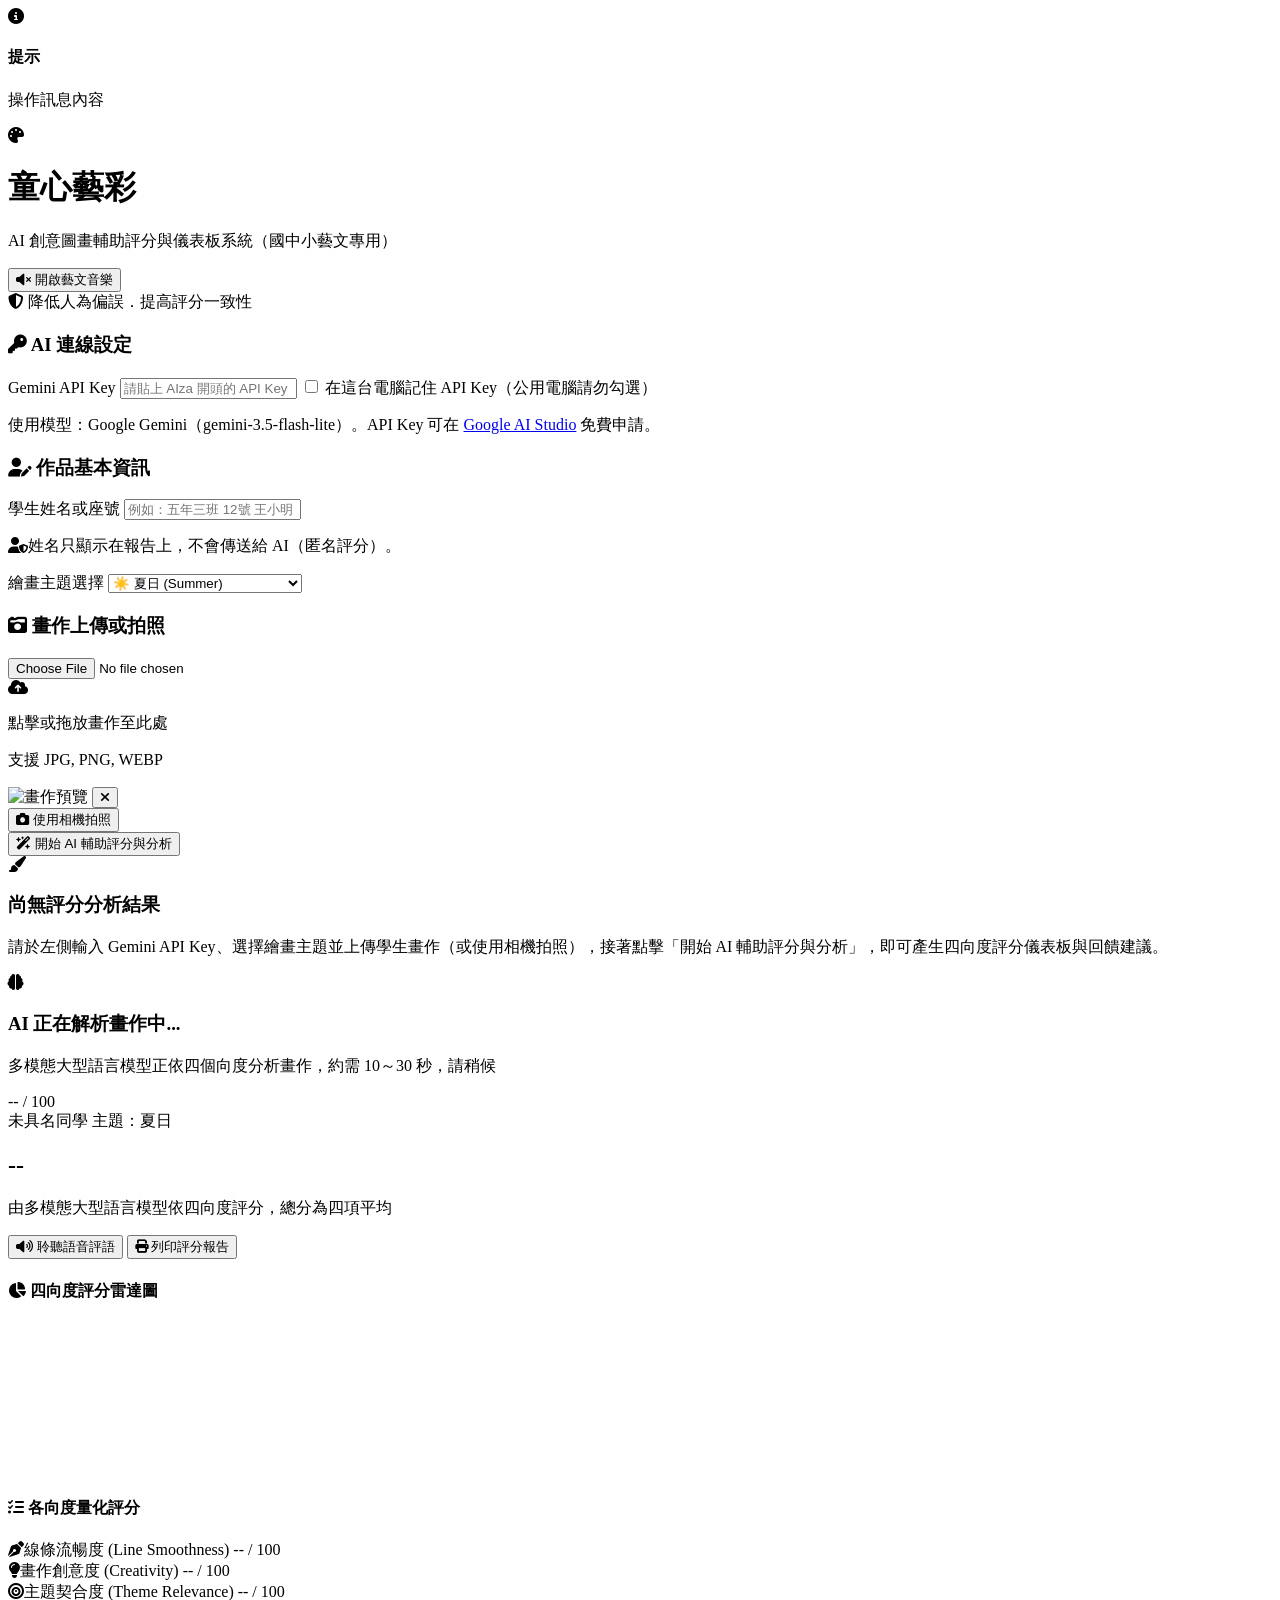
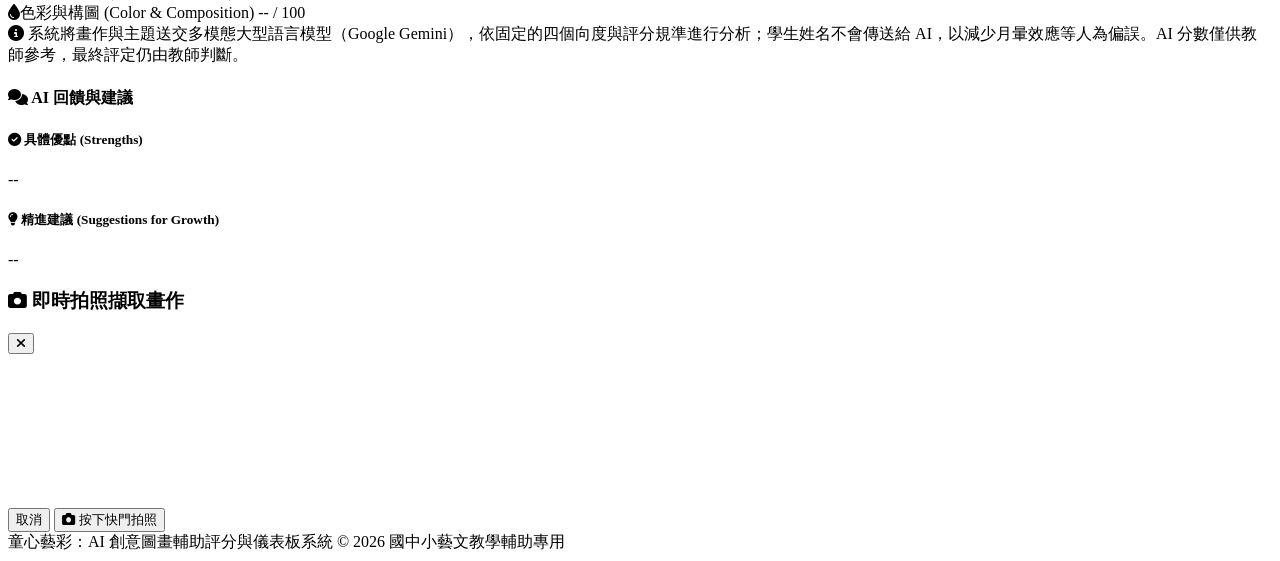
==== commit 7023f2b9: "Update index.html" ====
--- a/index.html
+++ b/index.html
@@ -106,13 +106,13 @@
                     <span>AI 連線設定</span>
                 </h3>
                 <div class="space-y-2">
-                    <label class="block text-xs font-bold text-slate-600 mb-1.5">Hugging Face Token (HF_TOKEN)</label>
-                    <input type="password" id="hf-token" placeholder="請輸入您的 HF_TOKEN" class="w-full px-4 py-2.5 rounded-xl border border-slate-200 text-sm focus:outline-none focus:ring-2 focus:ring-orange-500/50 bg-slate-50">
+                    <label class="block text-xs font-bold text-slate-600 mb-1.5">Gemini API Key</label>
+                    <input type="password" id="hf-token" placeholder="請貼上 AIza 開頭的 API Key" class="w-full px-4 py-2.5 rounded-xl border border-slate-200 text-sm focus:outline-none focus:ring-2 focus:ring-orange-500/50 bg-slate-50">
                     <label class="flex items-center space-x-2 text-xs text-slate-500 cursor-pointer pt-1">
                         <input type="checkbox" id="remember-token" class="accent-orange-500">
-                        <span>在這台電腦記住 Token（公用電腦請勿勾選）</span>
+                        <span>在這台電腦記住 API Key（公用電腦請勿勾選）</span>
                     </label>
-                    <p class="text-[11px] text-slate-400 leading-relaxed">使用模型：Gemma 4 31B（google/gemma-4-31B-it），透過 Hugging Face Inference Providers 呼叫。</p>
+                    <p class="text-[11px] text-slate-400 leading-relaxed">使用模型：Google Gemini（gemini-3.5-flash-lite）。API Key 可在 <a href="https://aistudio.google.com/apikey" target="_blank" class="text-orange-600 underline">Google AI Studio</a> 免費申請。</p>
                 </div>
             </div>
             
@@ -197,7 +197,7 @@
                 </div>
                 <h3 class="text-xl font-bold text-slate-800 mb-2">尚無評分分析結果</h3>
                 <p class="text-sm text-slate-500 max-w-md mx-auto leading-relaxed">
-                    請於左側輸入 HF Token、選擇繪畫主題並上傳學生畫作（或使用相機拍照），接著點擊「開始 AI 輔助評分與分析」，即可產生四向度評分儀表板與回饋建議。
+                    請於左側輸入 Gemini API Key、選擇繪畫主題並上傳學生畫作（或使用相機拍照），接著點擊「開始 AI 輔助評分與分析」，即可產生四向度評分儀表板與回饋建議。
                 </p>
             </div>
 
@@ -318,7 +318,7 @@
 
                             <div class="bg-orange-50/70 border border-orange-100 rounded-2xl p-3 text-[11px] text-slate-600 leading-relaxed">
                                 <i class="fa-solid fa-circle-info text-orange-500 mr-1"></i>
-                                系統將畫作與主題送交多模態大型語言模型（Gemma 4），依固定的四個向度與評分規準進行分析；學生姓名不會傳送給 AI，以減少月暈效應等人為偏誤。AI 分數僅供教師參考，最終評定仍由教師判斷。
+                                系統將畫作與主題送交多模態大型語言模型（Google Gemini），依固定的四個向度與評分規準進行分析；學生姓名不會傳送給 AI，以減少月暈效應等人為偏誤。AI 分數僅供教師參考，最終評定仍由教師判斷。
                             </div>
                         </div>
 
@@ -395,9 +395,9 @@
 
     <!-- JavaScript Application Logic -->
     <script>
-        // ===== 模型設定（Hugging Face Inference Providers + Gemma 4 31B） =====
-        const HF_API_URL = "https://router.huggingface.co/v1/chat/completions";
-        const HF_MODEL = "google/gemma-4-31B-it:novita";
+        // ===== 模型設定（Google Gemini API） =====
+        const GEMINI_MODEL = "gemini-3.5-flash-lite";
+        const GEMINI_API_URL = `https://generativelanguage.googleapis.com/v1beta/models/${GEMINI_MODEL}:generateContent`;
 
         let uploadedImageBase64 = null;
         let radarChartInstance = null;
@@ -407,11 +407,11 @@
         let bgmInterval = null;
         let toastTimer = null;
 
-        // ===== 記住 Token（只存在使用者自己的瀏覽器） =====
+        // ===== 記住 API Key（只存在使用者自己的瀏覽器） =====
         const tokenInput = document.getElementById('hf-token');
         const rememberBox = document.getElementById('remember-token');
         try {
-            const saved = localStorage.getItem('hf_token');
+            const saved = localStorage.getItem('gemini_api_key');
             if (saved) {
                 tokenInput.value = saved;
                 rememberBox.checked = true;
@@ -421,9 +421,9 @@
         function syncTokenStorage() {
             try {
                 if (rememberBox.checked && tokenInput.value.trim()) {
-                    localStorage.setItem('hf_token', tokenInput.value.trim());
+                    localStorage.setItem('gemini_api_key', tokenInput.value.trim());
                 } else if (!rememberBox.checked) {
-                    localStorage.removeItem('hf_token');
+                    localStorage.removeItem('gemini_api_key');
                 }
             } catch (e) {}
         }
@@ -652,7 +652,7 @@
             const analyzeBtnText = document.getElementById('analyze-btn-text');
 
             if (!token) {
-                showToast('請先輸入 Token', '請在「AI 連線設定」輸入 Hugging Face Token。', 'error');
+                showToast('請先輸入 API Key', '請在「AI 連線設定」輸入 Gemini API Key。', 'error');
                 tokenInput.focus();
                 return;
             }
@@ -684,37 +684,44 @@
             try {
                 const imageForAI = await compressDataUrl(uploadedImageBase64);
 
-                const response = await fetch(HF_API_URL, {
+                const response = await fetch(`${GEMINI_API_URL}?key=${encodeURIComponent(token)}`, {
                     method: "POST",
-                    headers: {
-                        "Authorization": `Bearer ${token}`,
-                        "Content-Type": "application/json"
-                    },
+                    headers: { "Content-Type": "application/json" },
                     body: JSON.stringify({
-                        model: HF_MODEL,
-                        messages: [{
+                        contents: [{
                             role: "user",
-                            content: [
-                                { type: "text", text: buildPrompt(topic) },
-                                { type: "image_url", image_url: { url: imageForAI } }
+                            parts: [
+                                { text: buildPrompt(topic) },
+                                { inlineData: { mimeType: "image/jpeg", data: imageForAI.split(',')[1] } }
                             ]
                         }],
-                        max_tokens: 800,
-                        temperature: 0.2 // 溫度調低，讓同一張畫的評分更穩定
+                        generationConfig: {
+                            temperature: 0.2, // 溫度調低，讓同一張畫的評分更穩定
+                            responseMimeType: "application/json"
+                        }
                     })
                 });
 
                 const data = await response.json().catch(() => ({}));
 
                 if (!response.ok) {
-                    if (response.status === 401) {
-                        throw new Error('Token 無效或已過期，請確認 HF_TOKEN 是否正確');
+                    const msg = data.error?.message || '';
+                    if (response.status === 400 && /API key/i.test(msg)) {
+                        throw new Error('API Key 無效，請確認是否完整貼上 AIza 開頭的金鑰');
                     }
-                    throw new Error(data.error?.message || data.error || `伺服器回應錯誤（${response.status}）`);
+                    if (response.status === 403) {
+                        throw new Error('這組 API Key 沒有使用權限，請到 Google AI Studio 重新建立一組');
+                    }
+                    if (response.status === 429) {
+                        throw new Error('免費額度暫時用完或呼叫太頻繁，請等一分鐘再試；若仍失敗，代表今天的額度已用完（台灣時間下午 3～4 點重置）');
+                    }
+                    throw new Error(msg || `伺服器回應錯誤（${response.status}）`);
                 }
 
-                const content = data.choices?.[0]?.message?.content;
-                if (!content) throw new Error('AI 沒有回傳內容，請再試一次');
+                const content = (data.candidates?.[0]?.content?.parts || [])
+                    .map(part => part.text || '')
+                    .join('');
+                if (!content) throw new Error('AI 沒有回傳內容，可能是圖片被安全機制擋下，請換一張再試');
 
                 const raw = parseModelJson(content);
                 const result = {
